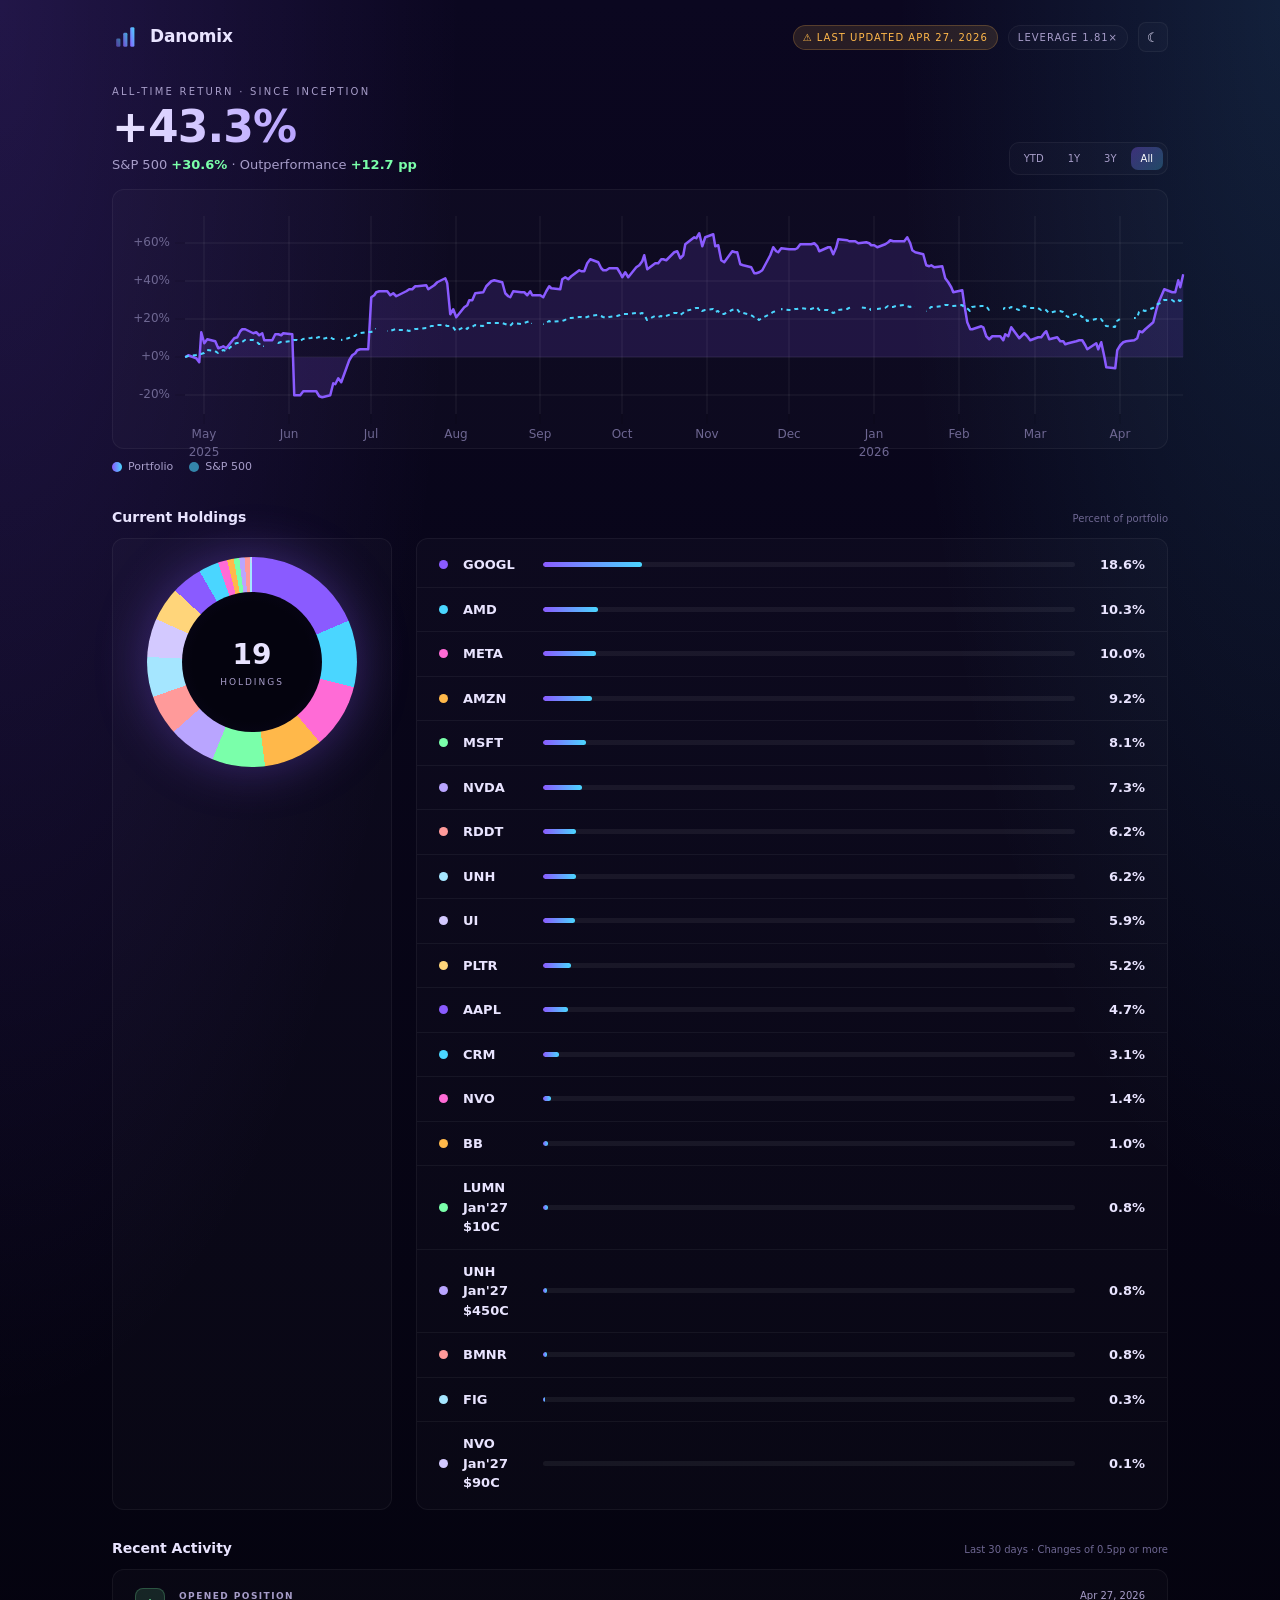
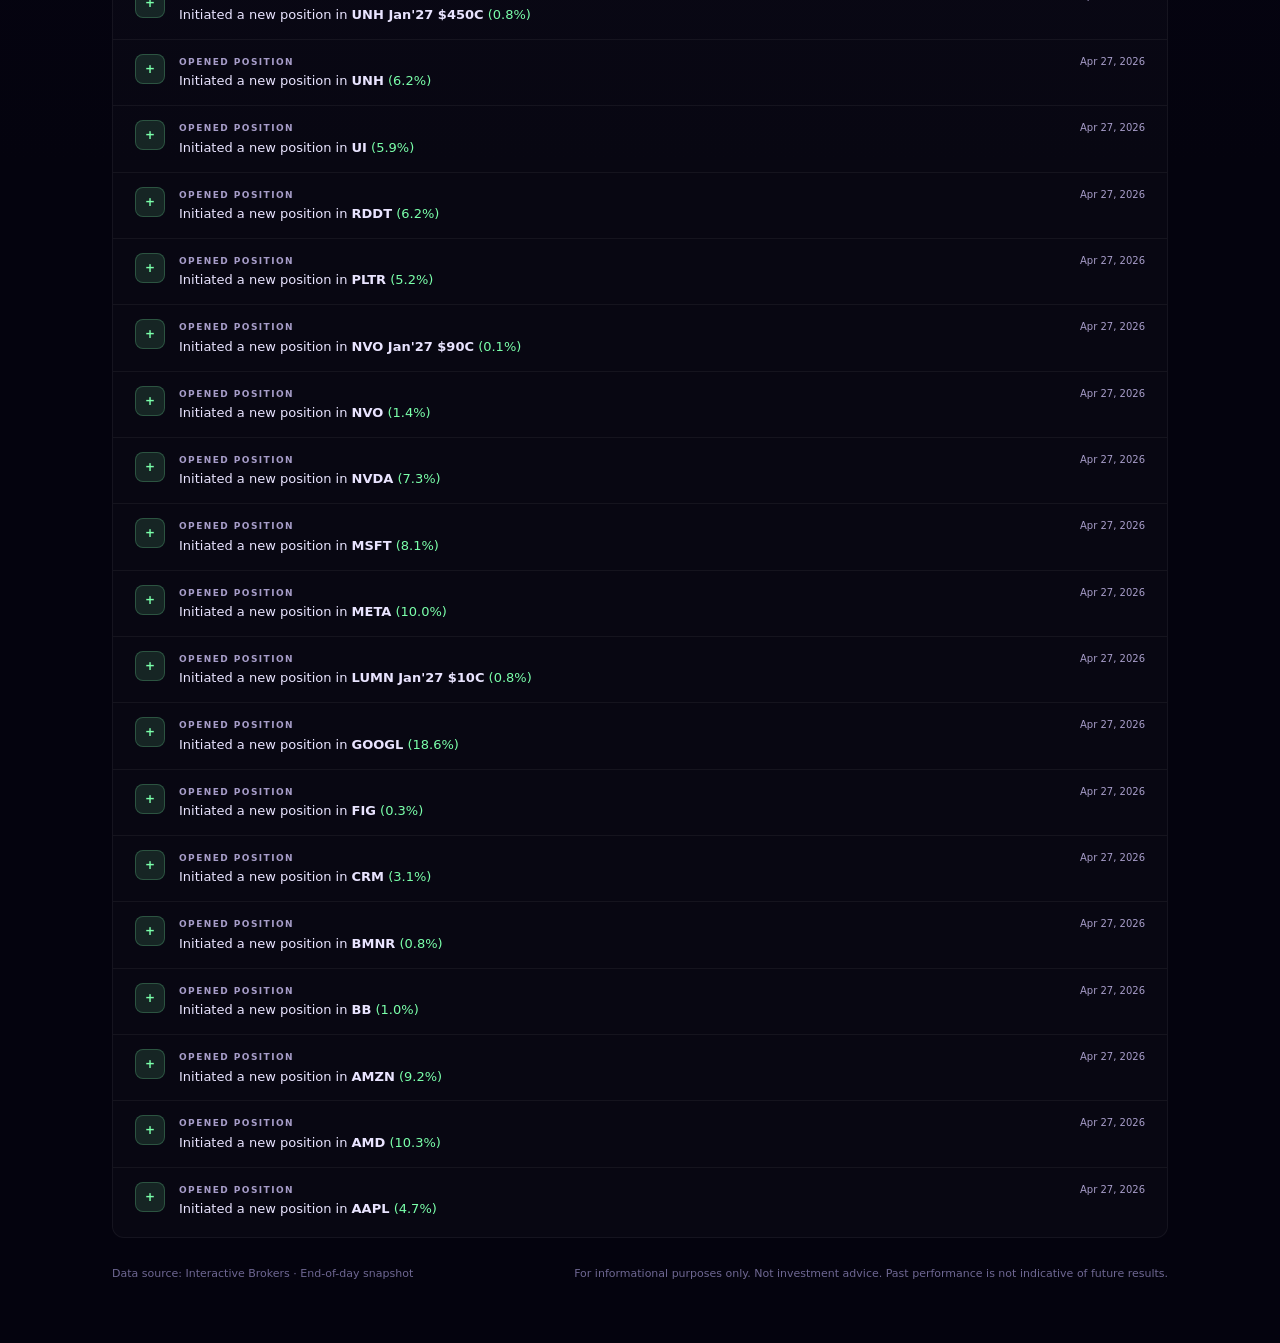
==== index.html @ 5ec946fe "chore: flatten public/ into repo root for GitHub Pages GitHub Pages' legacy builder only accepts / o" ====
<!doctype html>
<html lang="en" data-theme="dark">
<head>
  <meta charset="utf-8" />
  <meta name="viewport" content="width=device-width, initial-scale=1" />
  <title>Danomix · Portfolio</title>
  <link rel="icon" type="image/svg+xml" href="/assets/favicon.svg" />
  <link rel="stylesheet" href="/vendor/uPlot.min.css" />
  <link rel="stylesheet" href="/style.css" />
</head>
<body>
  <div class="container">

    <header class="pg-header">
      <div class="pg-brand">
        <svg width="28" height="28" viewBox="0 0 40 40" aria-hidden="true">
          <defs><linearGradient id="brandG" x1="0" x2="1" y1="1" y2="0">
            <stop offset="0%" stop-color="#8a5bff"/><stop offset="100%" stop-color="#4ad6ff"/>
          </linearGradient></defs>
          <rect x="6"  y="22" width="6" height="12" rx="2" fill="url(#brandG)" opacity="0.55"/>
          <rect x="16" y="14" width="6" height="20" rx="2" fill="url(#brandG)" opacity="0.8"/>
          <rect x="26" y="6"  width="6" height="28" rx="2" fill="url(#brandG)"/>
        </svg>
        <span>Danomix</span>
      </div>
      <div class="pg-header-right">
        <span class="pg-chip pg-chip--ok" id="chipUpdated">● Loading…</span>
        <span class="pg-chip pg-chip--muted" id="chipLeverage">Leverage —</span>
        <button class="pg-toggle" id="themeToggle" type="button" aria-label="Toggle theme">☾</button>
      </div>
    </header>

    <section class="pg-hero">
      <div class="pg-hero-top">
        <div>
          <div class="pg-eyebrow">All-Time Return · Since Inception</div>
          <div class="pg-bignum" id="returnBig">—</div>
          <div class="pg-bignum-sub" id="returnSub">&nbsp;</div>
        </div>
        <div class="pg-ranges" id="ranges" role="tablist">
          <button class="pg-range" data-range="ytd"  role="tab">YTD</button>
          <button class="pg-range" data-range="1y"   role="tab">1Y</button>
          <button class="pg-range" data-range="3y"   role="tab">3Y</button>
          <button class="pg-range is-active" data-range="all" role="tab">All</button>
        </div>
      </div>
      <div class="pg-chart" id="perfChart"></div>
      <div class="pg-legend">
        <span><span class="dot" style="background:linear-gradient(90deg,#8a5bff,#4ad6ff)"></span>Portfolio</span>
        <span><span class="dot" style="background:#4ad6ff;opacity:.6"></span>S&amp;P 500</span>
      </div>
    </section>

    <div class="pg-section-title"><h3>Current Holdings</h3><span class="hint">Percent of portfolio</span></div>
    <section class="pg-holdings">
      <div class="pg-donut-wrap">
        <div class="pg-donut" id="donut" style="background: conic-gradient(#333 0 100%)">
          <div class="pg-donut-center">
            <div class="pg-donut-count" id="holdingCount">—</div>
            <div class="pg-donut-label">Holdings</div>
          </div>
        </div>
      </div>
      <div class="pg-rows" id="holdingRows"></div>
    </section>

    <div class="pg-section-title"><h3>Recent Activity</h3><span class="hint">Last 30 days · Changes of 0.5pp or more</span></div>
    <section class="pg-moves" id="movesList">
      <div class="pg-empty">Loading…</div>
    </section>

    <footer class="pg-footer">
      <span>Data source: Interactive Brokers · End-of-day snapshot</span>
      <span>For informational purposes only. Not investment advice. Past performance is not indicative of future results.</span>
    </footer>

  </div>

  <script src="/vendor/uPlot.iife.min.js"></script>
  <script src="/app.js"></script>
</body>
</html>
---- vendor/uPlot.min.css ----
.uplot, .uplot *, .uplot *::before, .uplot *::after {box-sizing: border-box;}.uplot {font-family: system-ui, -apple-system, "Segoe UI", Roboto, "Helvetica Neue", Arial, "Noto Sans", sans-serif, "Apple Color Emoji", "Segoe UI Emoji", "Segoe UI Symbol", "Noto Color Emoji";line-height: 1.5;width: min-content;}.u-title {text-align: center;font-size: 18px;font-weight: bold;}.u-wrap {position: relative;user-select: none;}.u-over, .u-under {position: absolute;}.u-under {overflow: hidden;}.uplot canvas {display: block;position: relative;width: 100%;height: 100%;}.u-axis {position: absolute;}.u-legend {font-size: 14px;margin: auto;text-align: center;}.u-inline {display: block;}.u-inline * {display: inline-block;}.u-inline tr {margin-right: 16px;}.u-legend th {font-weight: 600;}.u-legend th > * {vertical-align: middle;display: inline-block;}.u-legend .u-marker {width: 1em;height: 1em;margin-right: 4px;background-clip: padding-box !important;}.u-inline.u-live th::after {content: ":";vertical-align: middle;}.u-inline:not(.u-live) .u-value {display: none;}.u-series > * {padding: 4px;}.u-series th {cursor: pointer;}.u-legend .u-off > * {opacity: 0.3;}.u-select {background: rgba(0,0,0,0.07);position: absolute;pointer-events: none;}.u-cursor-x, .u-cursor-y {position: absolute;left: 0;top: 0;pointer-events: none;will-change: transform;}.u-hz .u-cursor-x, .u-vt .u-cursor-y {height: 100%;border-right: 1px dashed #607D8B;}.u-hz .u-cursor-y, .u-vt .u-cursor-x {width: 100%;border-bottom: 1px dashed #607D8B;}.u-cursor-pt {position: absolute;top: 0;left: 0;border-radius: 50%;border: 0 solid;pointer-events: none;will-change: transform;/*this has to be !important since we set inline "background" shorthand */background-clip: padding-box !important;}.u-axis.u-off, .u-select.u-off, .u-cursor-x.u-off, .u-cursor-y.u-off, .u-cursor-pt.u-off {display: none;}
---- style.css ----
:root {
  --accent-from: #8a5bff;
  --accent-to:   #4ad6ff;
  --positive:    #7affaa;
  --negative:    #ffb84a;

  --bg-0: #04030e;
  --bg-1: #0b0720;
  --bg-card: rgba(255, 255, 255, 0.02);
  --border:  rgba(255, 255, 255, 0.05);
  --text-primary:   #e9e4ff;
  --text-secondary: #a79dc9;
  --text-muted:     #6e6792;
}

:root[data-theme="light"] {
  --bg-0: #fbfaff;
  --bg-1: #ffffff;
  --bg-card: rgba(10, 7, 24, 0.03);
  --border: rgba(10, 7, 24, 0.08);
  --text-primary:   #0b0720;
  --text-secondary: #4b446b;
  --text-muted:     #8a84a8;
}

* { box-sizing: border-box; }
html, body { margin: 0; padding: 0; }
body {
  min-height: 100vh;
  background:
    radial-gradient(60% 80% at 0% 0%, rgba(138,91,255,.18), transparent 60%),
    radial-gradient(50% 70% at 100% 0%, rgba(74,214,255,.12), transparent 60%),
    linear-gradient(180deg, var(--bg-1), var(--bg-0) 60%);
  color: var(--text-primary);
  font-family: ui-sans-serif, -apple-system, "Inter", system-ui, sans-serif;
  line-height: 1.5;
}

.container { max-width: 1100px; margin: 0 auto; padding: 22px 22px 60px; container-type: inline-size; }

/* ----- Header ----- */
.pg-header { display: flex; justify-content: space-between; align-items: center; margin-bottom: 24px; gap: 8px; }
.pg-brand  { display: flex; align-items: center; gap: 10px; font-weight: 700; font-size: 17px; letter-spacing: -.01em; }
.pg-header-right { display: flex; align-items: center; gap: 10px; font-size: 11px; color: var(--text-secondary); }
.pg-chip   { font-size: 9px; padding: 4px 9px; border-radius: 999px; letter-spacing: .1em; text-transform: uppercase; white-space: nowrap; border: 1px solid; }
.pg-chip--ok     { background: rgba(122,255,170,.12); color: var(--positive); border-color: rgba(122,255,170,.22); }
.pg-chip--warn   { background: rgba(255,184,74,.12); color: var(--negative); border-color: rgba(255,184,74,.22); }
.pg-chip--muted  { background: var(--bg-card); color: var(--text-secondary); border-color: var(--border); }
.pg-toggle { width: 30px; height: 30px; border-radius: 8px; background: var(--bg-card); border: 1px solid var(--border); display: grid; place-items: center; cursor: pointer; font-size: 13px; color: var(--text-primary); }

/* ----- Hero ----- */
.pg-hero { margin-bottom: 32px; }
.pg-hero-top { display: flex; flex-direction: column; gap: 14px; margin-bottom: 14px; }
.pg-eyebrow { font-size: 10px; letter-spacing: .22em; text-transform: uppercase; color: var(--text-secondary); margin-bottom: 6px; }
.pg-bignum {
  font-size: 34px; font-weight: 700; letter-spacing: -.02em; line-height: 1;
  background: linear-gradient(90deg, var(--text-primary), #b9a5ff 60%, var(--positive));
  -webkit-background-clip: text; background-clip: text; color: transparent;
}
.pg-bignum-sub { font-size: 12px; color: var(--text-secondary); margin-top: 6px; }
.pg-delta { color: var(--positive); font-weight: 600; }
.pg-ranges { display: flex; gap: 4px; background: var(--bg-card); padding: 4px; border-radius: 10px; border: 1px solid var(--border); align-self: flex-start; }
.pg-range  { font-size: 10px; padding: 6px 10px; border-radius: 7px; color: var(--text-secondary); cursor: pointer; background: transparent; border: 0; font-family: inherit; }
.pg-range.is-active { background: linear-gradient(135deg, rgba(138,91,255,.35), rgba(74,214,255,.25)); color: #fff; }

.pg-chart { width: 100%; height: 200px; background: var(--bg-card); border: 1px solid var(--border); border-radius: 12px; padding: 14px; }
.pg-legend { display: flex; gap: 16px; margin-top: 10px; font-size: 11px; color: var(--text-secondary); flex-wrap: wrap; }
.pg-legend .dot { display: inline-block; width: 10px; height: 10px; border-radius: 50%; margin-right: 6px; vertical-align: middle; }

/* ----- Section heads ----- */
.pg-section-title { display: flex; justify-content: space-between; align-items: baseline; margin: 28px 0 10px; gap: 10px; flex-wrap: wrap; }
.pg-section-title h3 { margin: 0; font-size: 14px; font-weight: 600; color: var(--text-primary); }
.pg-section-title .hint { font-size: 10px; color: var(--text-muted); }

/* ----- Holdings ----- */
.pg-holdings { display: grid; grid-template-columns: 1fr; gap: 16px; }
.pg-donut-wrap { background: var(--bg-card); border: 1px solid var(--border); border-radius: 12px; padding: 18px; display: flex; flex-direction: column; align-items: center; }
.pg-donut { width: 170px; height: 170px; border-radius: 50%; display: grid; place-items: center; position: relative; box-shadow: 0 0 50px rgba(138,91,255,.35); }
.pg-donut::after { content: ""; width: 110px; height: 110px; border-radius: 50%; background: radial-gradient(circle, var(--bg-0) 60%, var(--bg-1) 100%); position: absolute; }
.pg-donut-center { position: relative; z-index: 1; text-align: center; }
.pg-donut-count  { font-size: 24px; font-weight: 700; }
.pg-donut-label  { font-size: 9px; letter-spacing: .22em; color: var(--text-secondary); text-transform: uppercase; }
.pg-rows { background: var(--bg-card); border: 1px solid var(--border); border-radius: 12px; padding: 4px 0; }
.pg-row  { display: grid; grid-template-columns: 10px 54px 1fr 54px; align-items: center; gap: 10px; padding: 11px 16px; font-size: 12px; border-bottom: 1px solid var(--border); }
.pg-row:last-child { border-bottom: none; }
.pg-row .sym { font-weight: 600; }
.pg-row .bar { height: 5px; background: rgba(255,255,255,.06); border-radius: 999px; overflow: hidden; position: relative; }
.pg-row .bar > span { position: absolute; inset: 0 auto 0 0; background: linear-gradient(90deg, var(--accent-from), var(--accent-to)); border-radius: 999px; }
.pg-row .pct { text-align: right; font-variant-numeric: tabular-nums; font-weight: 600; color: var(--text-primary); }
.pg-dot { width: 9px; height: 9px; border-radius: 50%; }

/* ----- Recent Activity ----- */
.pg-moves { background: var(--bg-card); border: 1px solid var(--border); border-radius: 12px; padding: 4px 0; }
.pg-move  { display: grid; grid-template-columns: 30px 1fr; align-items: start; gap: 12px; padding: 12px 16px; border-bottom: 1px solid var(--border); }
.pg-move:last-child { border-bottom: none; }
.pg-move-icon { width: 28px; height: 28px; border-radius: 8px; display: grid; place-items: center; font-size: 12px; font-weight: 700; }
.pg-move-body { display: flex; flex-direction: column; gap: 3px; min-width: 0; }
.pg-move-head { display: flex; justify-content: space-between; gap: 10px; align-items: baseline; flex-wrap: wrap; }
.pg-move-action { font-size: 9px; letter-spacing: .16em; text-transform: uppercase; color: var(--text-secondary); font-weight: 600; }
.pg-move-time   { font-size: 10px; color: var(--text-secondary); font-variant-numeric: tabular-nums; }
.pg-move-text   { font-size: 12px; color: var(--text-primary); line-height: 1.45; }
.pg-move-text .sym { font-weight: 600; }
.m-open  { background: rgba(122,255,170,.12); color: var(--positive); border: 1px solid rgba(122,255,170,.22); }
.m-add   { background: rgba(74,214,255,.12); color: #4ad6ff; border: 1px solid rgba(74,214,255,.22); }
.m-trim  { background: rgba(255,184,74,.12); color: var(--negative); border: 1px solid rgba(255,184,74,.22); }
.m-close { background: rgba(255,107,214,.12); color: #ff6bd6; border: 1px solid rgba(255,107,214,.22); }
.chg-pos { color: var(--positive); }
.chg-neg { color: var(--negative); }

.pg-empty { padding: 22px; text-align: center; color: var(--text-muted); font-size: 12px; }

.pg-footer { margin-top: 28px; font-size: 10px; color: var(--text-muted); display: flex; flex-direction: column; gap: 6px; }

/* ----- Responsive (≥720px) ----- */
@container (min-width: 720px) {
  .container   { padding: 28px 36px 80px; }
  .pg-header   { margin-bottom: 32px; }
  .pg-header-right { font-size: 12px; }
  .pg-chip     { font-size: 10px; }
  .pg-hero-top { flex-direction: row; justify-content: space-between; align-items: flex-end; }
  .pg-ranges   { align-self: auto; }
  .pg-bignum   { font-size: 44px; }
  .pg-bignum-sub { font-size: 13px; }
  .pg-chart    { height: 260px; padding: 18px; }
  .pg-holdings { grid-template-columns: 280px 1fr; gap: 24px; }
  .pg-donut    { width: 210px; height: 210px; }
  .pg-donut::after { width: 140px; height: 140px; }
  .pg-donut-count  { font-size: 28px; }
  .pg-row      { grid-template-columns: 14px 70px 1fr 60px; padding: 12px 22px; font-size: 13px; }
  .pg-move     { grid-template-columns: 32px 1fr; padding: 14px 22px; }
  .pg-move-icon { width: 30px; height: 30px; }
  .pg-move-text { font-size: 13px; }
  .pg-footer   { flex-direction: row; justify-content: space-between; font-size: 11px; }
}
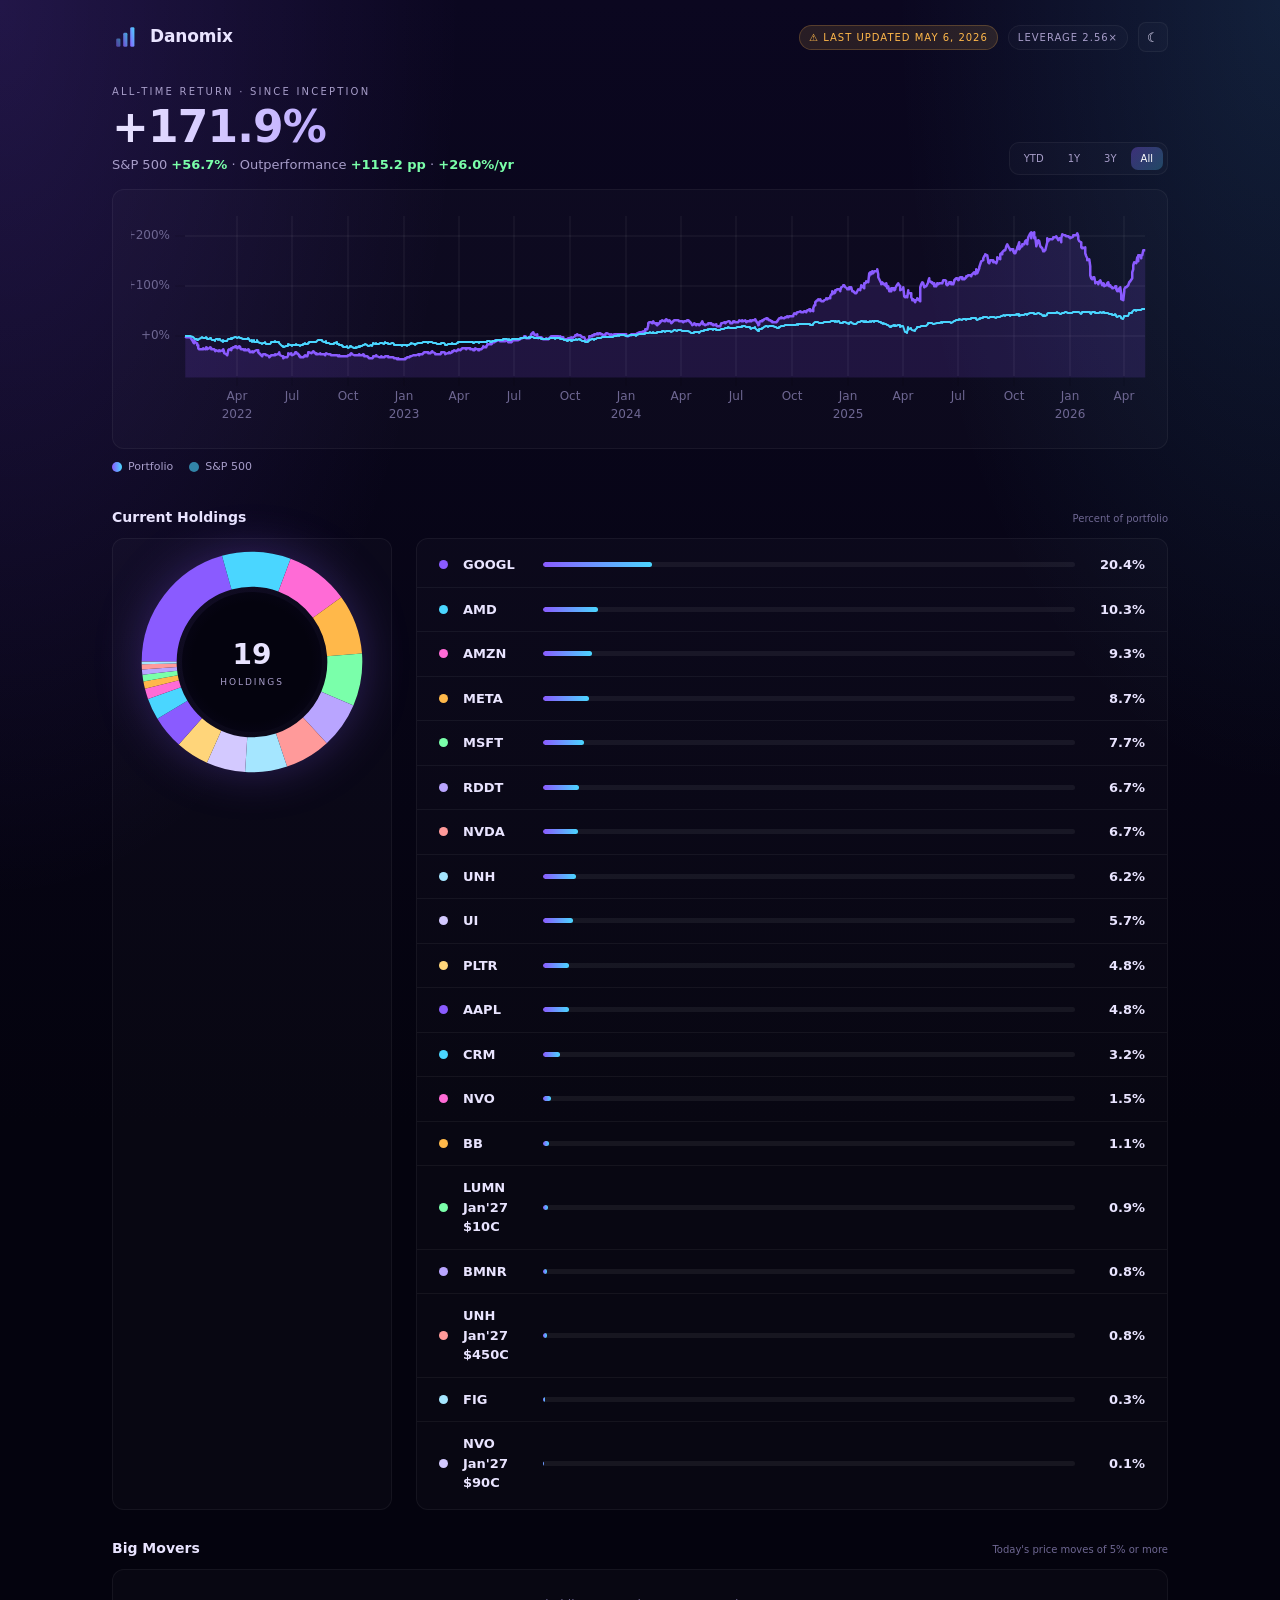
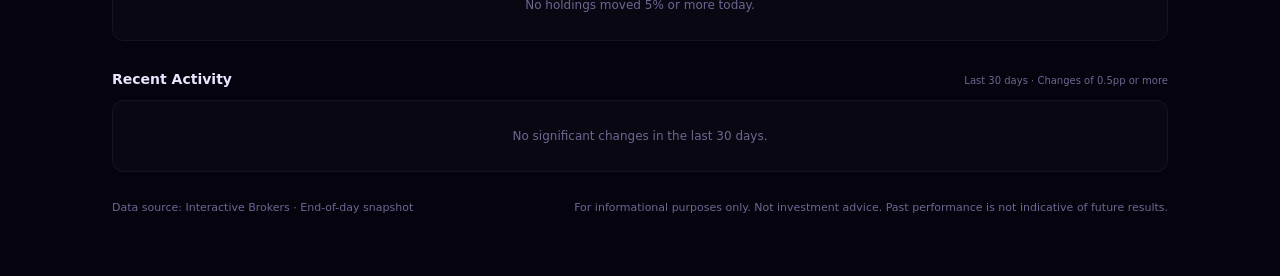
==== commit c0897772: "feat: big movers section and interactive donut tooltips - Add Big Movers section above Recent Activi" ====
--- a/index.html
+++ b/index.html
@@ -4,9 +4,9 @@
   <meta charset="utf-8" />
   <meta name="viewport" content="width=device-width, initial-scale=1" />
   <title>Danomix · Portfolio</title>
-  <link rel="icon" type="image/svg+xml" href="/assets/favicon.svg" />
-  <link rel="stylesheet" href="/vendor/uPlot.min.css" />
-  <link rel="stylesheet" href="/style.css" />
+  <link rel="icon" type="image/svg+xml" href="assets/favicon.svg" />
+  <link rel="stylesheet" href="vendor/uPlot.min.css" />
+  <link rel="stylesheet" href="style.css" />
 </head>
 <body>
   <div class="container">
@@ -64,6 +64,11 @@
       <div class="pg-rows" id="holdingRows"></div>
     </section>
 
+    <div class="pg-section-title"><h3>Big Movers</h3><span class="hint">Today's price moves of 5% or more</span></div>
+    <section class="pg-movers" id="bigMovers">
+      <div class="pg-empty">Loading…</div>
+    </section>
+
     <div class="pg-section-title"><h3>Recent Activity</h3><span class="hint">Last 30 days · Changes of 0.5pp or more</span></div>
     <section class="pg-moves" id="movesList">
       <div class="pg-empty">Loading…</div>
@@ -76,7 +81,7 @@
 
   </div>
 
-  <script src="/vendor/uPlot.iife.min.js"></script>
-  <script src="/app.js"></script>
+  <script src="vendor/uPlot.iife.min.js"></script>
+  <script src="app.js"></script>
 </body>
 </html>
--- a/style.css
+++ b/style.css
@@ -21,7 +21,18 @@
   --text-primary:   #0b0720;
   --text-secondary: #4b446b;
   --text-muted:     #8a84a8;
+  /* Semantics designed for legibility on white. */
+  --positive: #16803c;
+  --negative: #b45309;
 }
+
+[data-theme="light"] .pg-bignum {
+  /* Dark-mode gradient ends in pale green which vanishes on white. */
+  background: linear-gradient(90deg, var(--text-primary), #5b34d6 60%, var(--positive));
+  -webkit-background-clip: text; background-clip: text; color: transparent;
+}
+[data-theme="light"] .m-add   { color: #1d6fb0; border-color: rgba(29,111,176,.25); background: rgba(29,111,176,.10); }
+[data-theme="light"] .m-close { color: #b3267a; border-color: rgba(179,38,122,.25); background: rgba(179,38,122,.10); }
 
 * { box-sizing: border-box; }
 html, body { margin: 0; padding: 0; }
@@ -63,9 +74,16 @@
 .pg-range  { font-size: 10px; padding: 6px 10px; border-radius: 7px; color: var(--text-secondary); cursor: pointer; background: transparent; border: 0; font-family: inherit; }
 .pg-range.is-active { background: linear-gradient(135deg, rgba(138,91,255,.35), rgba(74,214,255,.25)); color: #fff; }
 
-.pg-chart { width: 100%; height: 200px; background: var(--bg-card); border: 1px solid var(--border); border-radius: 12px; padding: 14px; }
+.pg-chart { width: 100%; height: 200px; background: var(--bg-card); border: 1px solid var(--border); border-radius: 12px; padding: 14px; position: relative; }
 .pg-legend { display: flex; gap: 16px; margin-top: 10px; font-size: 11px; color: var(--text-secondary); flex-wrap: wrap; }
 .pg-legend .dot { display: inline-block; width: 10px; height: 10px; border-radius: 50%; margin-right: 6px; vertical-align: middle; }
+
+.pg-chart-tip { position: absolute; pointer-events: none; display: none; transform: translate(-50%, calc(-100% - 10px)); background: rgba(11, 7, 32, 0.92); border: 1px solid var(--border); border-radius: 8px; padding: 8px 10px; font-size: 11px; line-height: 1.5; color: var(--text-primary); white-space: nowrap; z-index: 5; backdrop-filter: blur(6px); box-shadow: 0 4px 16px rgba(0, 0, 0, 0.4); }
+[data-theme="light"] .pg-chart-tip { background: rgba(255, 255, 255, 0.96); }
+.pg-chart-tip-date { color: var(--text-secondary); font-size: 10px; letter-spacing: .12em; text-transform: uppercase; margin-bottom: 4px; }
+.pg-chart-tip-row  { display: flex; align-items: center; gap: 8px; }
+.pg-chart-tip-row .dot { display: inline-block; width: 8px; height: 8px; border-radius: 2px; }
+.pg-chart-tip-row strong { margin-left: auto; padding-left: 16px; font-weight: 600; color: var(--text-primary); }
 
 /* ----- Section heads ----- */
 .pg-section-title { display: flex; justify-content: space-between; align-items: baseline; margin: 28px 0 10px; gap: 10px; flex-wrap: wrap; }
@@ -76,8 +94,17 @@
 .pg-holdings { display: grid; grid-template-columns: 1fr; gap: 16px; }
 .pg-donut-wrap { background: var(--bg-card); border: 1px solid var(--border); border-radius: 12px; padding: 18px; display: flex; flex-direction: column; align-items: center; }
 .pg-donut { width: 170px; height: 170px; border-radius: 50%; display: grid; place-items: center; position: relative; box-shadow: 0 0 50px rgba(138,91,255,.35); }
-.pg-donut::after { content: ""; width: 110px; height: 110px; border-radius: 50%; background: radial-gradient(circle, var(--bg-0) 60%, var(--bg-1) 100%); position: absolute; }
-.pg-donut-center { position: relative; z-index: 1; text-align: center; }
+.pg-donut::after { content: ""; width: 110px; height: 110px; border-radius: 50%; background: radial-gradient(circle, var(--bg-0) 60%, var(--bg-1) 100%); position: absolute; z-index: 0; pointer-events: none; }
+.pg-donut-svg { position: absolute; inset: 0; width: 100%; height: 100%; transform: rotate(-90deg); z-index: 1; overflow: visible; }
+.pg-donut-track { fill: transparent; stroke: var(--bg-1); stroke-width: 6; }
+.pg-donut-slice { fill: transparent; stroke-width: 6; cursor: pointer; transition: stroke-width .12s ease, filter .12s ease; }
+.pg-donut-slice:hover, .pg-donut-slice.is-hover { stroke-width: 7.4; filter: brightness(1.15); }
+.pg-donut-tip { position: absolute; pointer-events: none; transform: translate(-50%, calc(-100% - 10px)); background: rgba(11, 7, 32, 0.92); border: 1px solid var(--border); border-radius: 8px; padding: 6px 10px; font-size: 12px; color: var(--text-primary); white-space: nowrap; backdrop-filter: blur(6px); box-shadow: 0 4px 16px rgba(0,0,0,.4); display: flex; gap: 8px; align-items: baseline; opacity: 0; transition: opacity .1s ease; z-index: 3; }
+[data-theme="light"] .pg-donut-tip { background: rgba(255, 255, 255, 0.96); }
+.pg-donut-tip.is-visible { opacity: 1; }
+.pg-donut-tip-sym { font-weight: 600; color: var(--text-primary); }
+.pg-donut-tip-pct { font-variant-numeric: tabular-nums; color: var(--text-secondary); }
+.pg-donut-center { position: relative; z-index: 2; text-align: center; pointer-events: none; }
 .pg-donut-count  { font-size: 24px; font-weight: 700; }
 .pg-donut-label  { font-size: 9px; letter-spacing: .22em; color: var(--text-secondary); text-transform: uppercase; }
 .pg-rows { background: var(--bg-card); border: 1px solid var(--border); border-radius: 12px; padding: 4px 0; }
@@ -87,6 +114,7 @@
 .pg-row .bar { height: 5px; background: rgba(255,255,255,.06); border-radius: 999px; overflow: hidden; position: relative; }
 .pg-row .bar > span { position: absolute; inset: 0 auto 0 0; background: linear-gradient(90deg, var(--accent-from), var(--accent-to)); border-radius: 999px; }
 .pg-row .pct { text-align: right; font-variant-numeric: tabular-nums; font-weight: 600; color: var(--text-primary); }
+.pg-row.is-hover { background: rgba(138,91,255,.08); }
 .pg-dot { width: 9px; height: 9px; border-radius: 50%; }
 
 /* ----- Recent Activity ----- */
@@ -107,9 +135,24 @@
 .chg-pos { color: var(--positive); }
 .chg-neg { color: var(--negative); }
 
+.pg-movers { background: var(--bg-card); border: 1px solid var(--border); border-radius: 12px; padding: 4px 0; margin-bottom: 18px; }
+.pg-mover  { display: grid; grid-template-columns: 28px 1fr auto; align-items: center; gap: 12px; padding: 11px 16px; border-bottom: 1px solid var(--border); }
+.pg-mover:last-child { border-bottom: none; }
+.pg-mover-icon { width: 26px; height: 26px; border-radius: 8px; display: grid; place-items: center; font-size: 11px; font-weight: 700; background: rgba(255,255,255,.04); }
+.pg-mover-body { display: flex; flex-direction: column; gap: 2px; min-width: 0; }
+.pg-mover-body .sym { font-size: 13px; font-weight: 600; color: var(--text-primary); }
+.pg-mover-meta { font-size: 10px; color: var(--text-muted); }
+.pg-mover-pct  { font-size: 14px; font-weight: 600; font-variant-numeric: tabular-nums; }
+
 .pg-empty { padding: 22px; text-align: center; color: var(--text-muted); font-size: 12px; }
 
 .pg-footer { margin-top: 28px; font-size: 10px; color: var(--text-muted); display: flex; flex-direction: column; gap: 6px; }
+
+/* ----- Narrow viewport: header chips wrap to a second row ----- */
+@media (max-width: 600px) {
+  .pg-header        { flex-wrap: wrap; row-gap: 10px; }
+  .pg-header-right  { flex-wrap: wrap; row-gap: 6px; }
+}
 
 /* ----- Responsive (≥720px) ----- */
 @container (min-width: 720px) {
